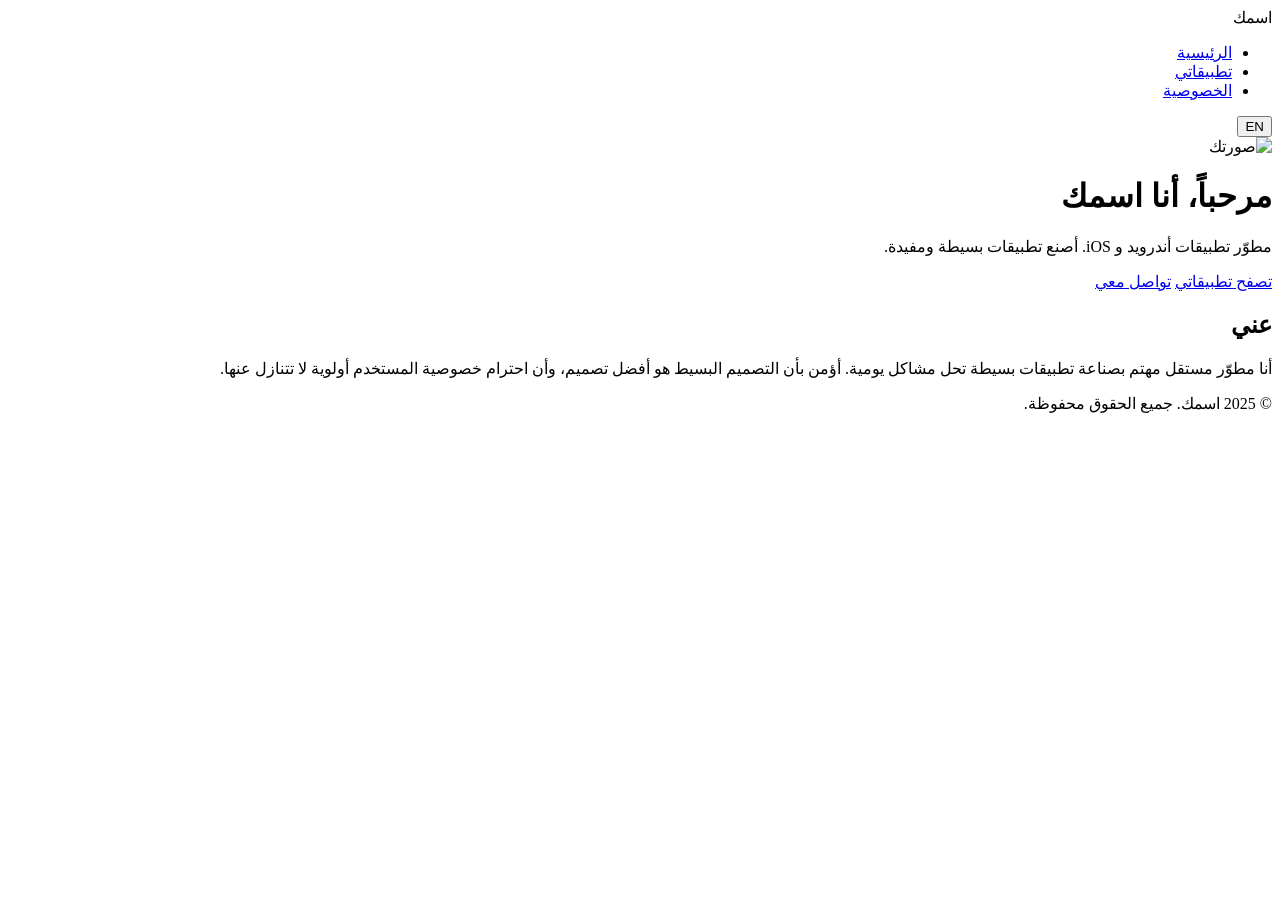
==== index.html @ 37aeb9e7 "Add initial HTML structure for personal website" ====
<!DOCTYPE html>
<html lang="ar" dir="rtl">
<head>
  <meta charset="UTF-8">
  <meta name="viewport" content="width=device-width, initial-scale=1.0">
  <title>اسمك | مطوّر تطبيقات</title>
  <link rel="stylesheet" href="css/style.css">
</head>
<body>

  <!-- شريط التنقل -->
  <nav class="navbar">
    <div class="logo" data-ar="اسمك" data-en="YourName">اسمك</div>
    <ul class="nav-links">
      <li><a href="index.html" data-ar="الرئيسية" data-en="Home">الرئيسية</a></li>
      <li><a href="apps.html" data-ar="تطبيقاتي" data-en="My Apps">تطبيقاتي</a></li>
      <li><a href="privacy.html" data-ar="الخصوصية" data-en="Privacy">الخصوصية</a></li>
    </ul>
    <button id="langBtn" class="lang-btn">EN</button>
  </nav>

  <!-- القسم الرئيسي -->
  <header class="hero">
    <img src="https://via.placeholder.com/150" alt="صورتك" class="avatar">
    <h1 data-ar="مرحباً، أنا اسمك" data-en="Hi, I'm YourName">مرحباً، أنا اسمك</h1>
    <p data-ar="مطوّر تطبيقات أندرويد و iOS. أصنع تطبيقات بسيطة ومفيدة." 
       data-en="Android & iOS app developer. I build simple, useful apps.">
       مطوّر تطبيقات أندرويد و iOS. أصنع تطبيقات بسيطة ومفيدة.
    </p>
    <div class="hero-buttons">
      <a href="apps.html" class="btn btn-primary" data-ar="تصفح تطبيقاتي" data-en="Browse My Apps">تصفح تطبيقاتي</a>
      <a href="mailto:you@email.com" class="btn btn-outline" data-ar="تواصل معي" data-en="Contact Me">تواصل معي</a>
    </div>
  </header>

  <!-- عني -->
  <section class="section">
    <h2 data-ar="عني" data-en="About Me">عني</h2>
    <p class="about-text" 
       data-ar="أنا مطوّر مستقل مهتم بصناعة تطبيقات بسيطة تحل مشاكل يومية. أؤمن بأن التصميم البسيط هو أفضل تصميم، وأن احترام خصوصية المستخدم أولوية لا تتنازل عنها." 
       data-en="I'm an indie developer focused on building simple apps that solve everyday problems. I believe simple design is best design, and user privacy is a non-negotiable priority.">
       أنا مطوّر مستقل مهتم بصناعة تطبيقات بسيطة تحل مشاكل يومية. أؤمن بأن التصميم البسيط هو أفضل تصميم، وأن احترام خصوصية المستخدم أولوية لا تتنازل عنها.
    </p>
  </section>

  <footer class="footer">
    <p data-ar="© 2025 اسمك. جميع الحقوق محفوظة." data-en="© 2025 YourName. All rights reserved.">© 2025 اسمك. جميع الحقوق محفوظة.</p>
  </footer>

  <script src="js/main.js"></script>
</body>
</html>
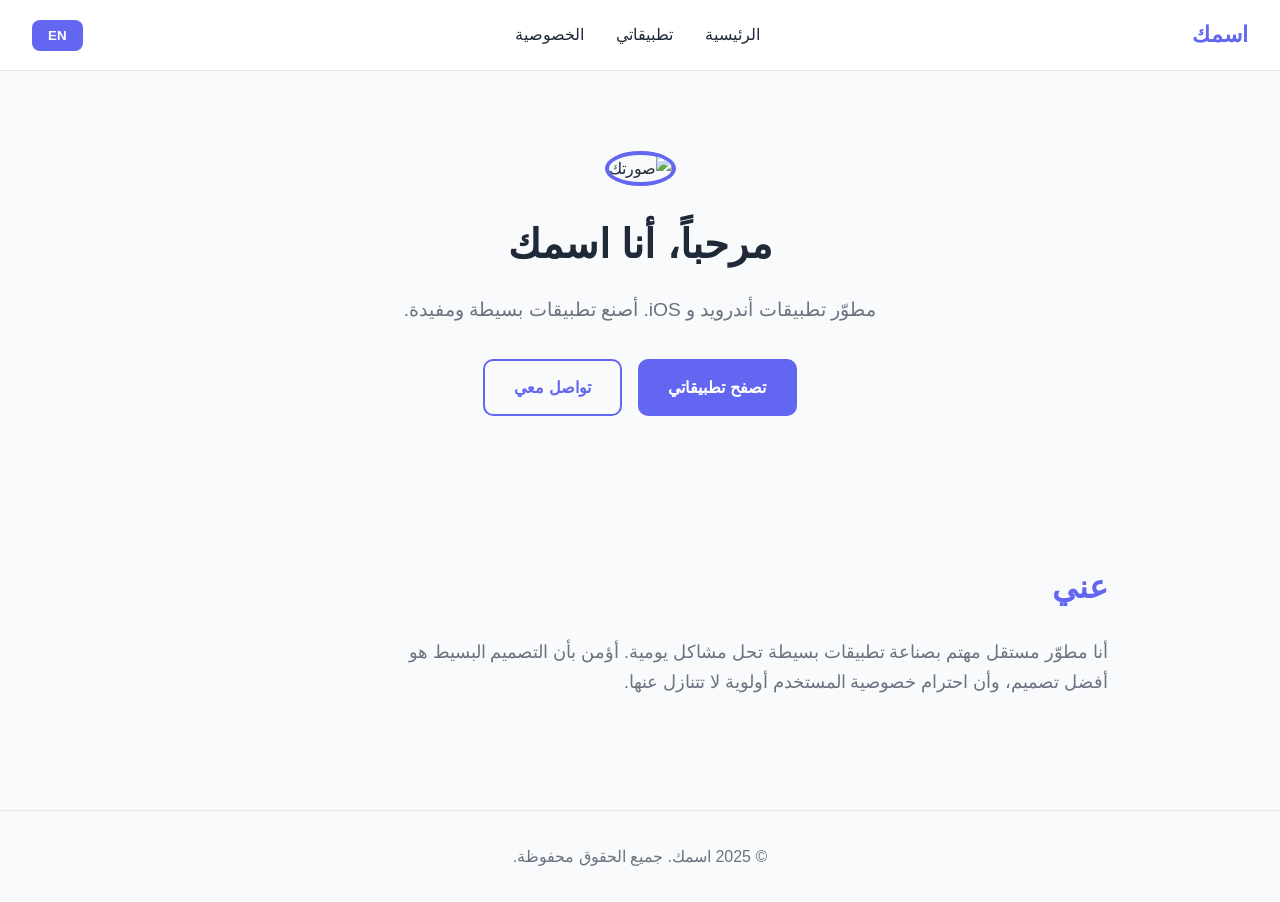
==== commit 4bda9dc4: "Update index.html" ====
--- a/index.html
+++ b/index.html
@@ -3,7 +3,7 @@
 <head>
   <meta charset="UTF-8">
   <meta name="viewport" content="width=device-width, initial-scale=1.0">
-  <title>اسمك | مطوّر تطبيقات</title>
+  <title>محمد متن منصوري | مطوّر تطبيقات</title>
   <link rel="stylesheet" href="css/style.css">
 </head>
 <body>
--- a/css/style.css
+++ b/css/style.css
@@ -0,0 +1,288 @@
+* {
+  margin: 0;
+  padding: 0;
+  box-sizing: border-box;
+  font-family: 'Segoe UI', Tahoma, 'Cairo', sans-serif;
+}
+
+:root {
+  --primary: #6366f1;
+  --primary-dark: #4f46e5;
+  --bg: #f9fafb;
+  --card-bg: #ffffff;
+  --text: #1f2937;
+  --text-light: #6b7280;
+  --border: #e5e7eb;
+}
+
+body {
+  background: var(--bg);
+  color: var(--text);
+  line-height: 1.7;
+}
+
+/* ===== شريط التنقل ===== */
+.navbar {
+  display: flex;
+  justify-content: space-between;
+  align-items: center;
+  padding: 1rem 2rem;
+  background: var(--card-bg);
+  border-bottom: 1px solid var(--border);
+  position: sticky;
+  top: 0;
+  z-index: 100;
+}
+
+.logo {
+  font-size: 1.4rem;
+  font-weight: 700;
+  color: var(--primary);
+}
+
+.nav-links {
+  display: flex;
+  gap: 2rem;
+  list-style: none;
+}
+
+.nav-links a {
+  text-decoration: none;
+  color: var(--text);
+  font-weight: 500;
+  transition: color 0.3s;
+}
+
+.nav-links a:hover {
+  color: var(--primary);
+}
+
+.lang-btn {
+  background: var(--primary);
+  color: white;
+  border: none;
+  padding: 0.5rem 1rem;
+  border-radius: 8px;
+  cursor: pointer;
+  font-weight: 600;
+  transition: background 0.3s;
+}
+
+.lang-btn:hover {
+  background: var(--primary-dark);
+}
+
+/* ===== القسم الرئيسي ===== */
+.hero {
+  text-align: center;
+  padding: 5rem 2rem;
+  max-width: 800px;
+  margin: 0 auto;
+}
+
+.avatar {
+  width: 150px;
+  height: 150px;
+  border-radius: 50%;
+  object-fit: cover;
+  border: 4px solid var(--primary);
+  margin-bottom: 1.5rem;
+}
+
+.hero h1 {
+  font-size: 2.5rem;
+  margin-bottom: 1rem;
+}
+
+.hero p {
+  font-size: 1.2rem;
+  color: var(--text-light);
+  margin-bottom: 2rem;
+}
+
+.hero-buttons {
+  display: flex;
+  gap: 1rem;
+  justify-content: center;
+  flex-wrap: wrap;
+}
+
+/* ===== الأزرار ===== */
+.btn {
+  display: inline-block;
+  padding: 0.8rem 1.8rem;
+  border-radius: 10px;
+  text-decoration: none;
+  font-weight: 600;
+  transition: all 0.3s;
+  cursor: pointer;
+  border: 2px solid transparent;
+}
+
+.btn-primary {
+  background: var(--primary);
+  color: white;
+}
+
+.btn-primary:hover {
+  background: var(--primary-dark);
+  transform: translateY(-2px);
+}
+
+.btn-outline {
+  border-color: var(--primary);
+  color: var(--primary);
+  background: transparent;
+}
+
+.btn-outline:hover {
+  background: var(--primary);
+  color: white;
+}
+
+.btn-small {
+  padding: 0.5rem 1rem;
+  font-size: 0.9rem;
+}
+
+/* ===== الأقسام ===== */
+.section {
+  max-width: 1000px;
+  margin: 0 auto;
+  padding: 4rem 2rem;
+}
+
+.section h2 {
+  font-size: 2rem;
+  margin-bottom: 1.5rem;
+  color: var(--primary);
+}
+
+.about-text {
+  font-size: 1.1rem;
+  color: var(--text-light);
+  max-width: 700px;
+}
+
+.page-title {
+  font-size: 2.2rem;
+  margin-bottom: 0.5rem;
+}
+
+.page-subtitle {
+  color: var(--text-light);
+  margin-bottom: 2.5rem;
+}
+
+/* ===== شبكة التطبيقات ===== */
+.apps-grid {
+  display: grid;
+  grid-template-columns: repeat(auto-fill, minmax(280px, 1fr));
+  gap: 2rem;
+}
+
+.app-card {
+  background: var(--card-bg);
+  border: 1px solid var(--border);
+  border-radius: 16px;
+  padding: 2rem;
+  text-align: center;
+  transition: all 0.3s;
+}
+
+.app-card:hover {
+  transform: translateY(-5px);
+  box-shadow: 0 10px 30px rgba(99, 102, 241, 0.15);
+  border-color: var(--primary);
+}
+
+.app-icon {
+  width: 100px;
+  height: 100px;
+  border-radius: 20px;
+  object-fit: cover;
+  margin-bottom: 1rem;
+}
+
+.app-card h3 {
+  font-size: 1.3rem;
+  margin-bottom: 0.5rem;
+}
+
+.app-card p {
+  color: var(--text-light);
+  margin-bottom: 1.5rem;
+  font-size: 0.95rem;
+}
+
+.app-links {
+  display: flex;
+  gap: 0.5rem;
+  justify-content: center;
+  flex-wrap: wrap;
+}
+
+/* ===== محتوى الخصوصية ===== */
+.privacy-content {
+  background: var(--card-bg);
+  padding: 2.5rem;
+  border-radius: 16px;
+  border: 1px solid var(--border);
+}
+
+.privacy-content h3 {
+  color: var(--primary);
+  margin: 1.5rem 0 0.5rem;
+}
+
+.privacy-content p {
+  color: var(--text-light);
+  margin-bottom: 1rem;
+}
+
+.privacy-content a {
+  color: var(--primary);
+}
+
+/* ===== الفوتر ===== */
+.footer {
+  text-align: center;
+  padding: 2rem;
+  color: var(--text-light);
+  border-top: 1px solid var(--border);
+  margin-top: 3rem;
+}
+
+/* ===== الوضع الليلي (اختياري) ===== */
+body.dark {
+  --bg: #0f172a;
+  --card-bg: #1e293b;
+  --text: #f1f5f9;
+  --text-light: #cbd5e1;
+  --border: #334155;
+}
+
+/* ===== الجوال ===== */
+@media (max-width: 768px) {
+  .navbar {
+    padding: 1rem;
+    flex-wrap: wrap;
+    gap: 1rem;
+  }
+  .nav-links {
+    gap: 1rem;
+    font-size: 0.9rem;
+  }
+  .hero h1 {
+    font-size: 1.8rem;
+  }
+  .hero p {
+    font-size: 1rem;
+  }
+  .section {
+    padding: 2.5rem 1rem;
+  }
+  .privacy-content {
+    padding: 1.5rem;
+  }
+}
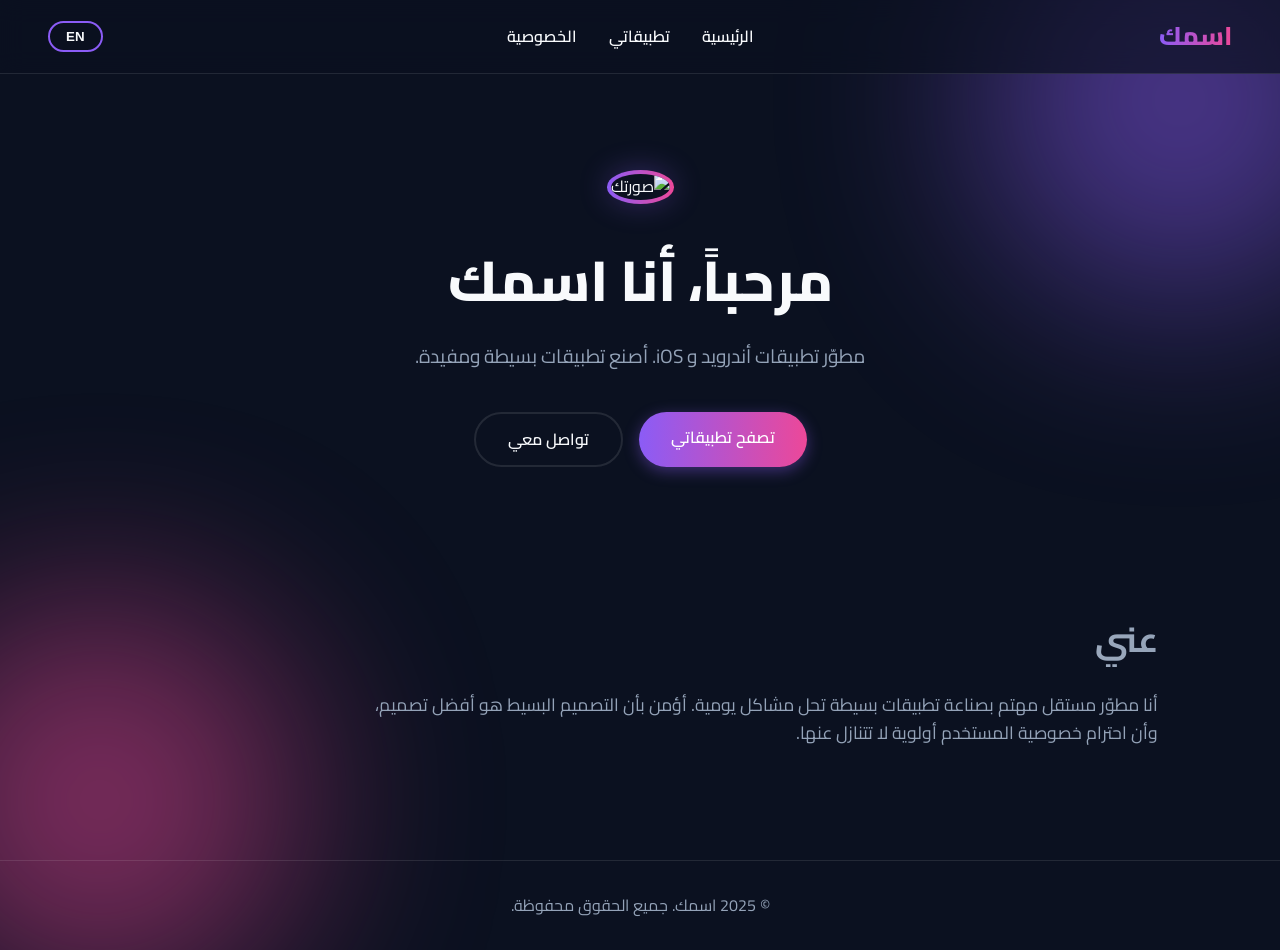
==== commit 0bdbfaaf: "Update title and avatar image in index.html" ====
--- a/index.html
+++ b/index.html
@@ -3,7 +3,7 @@
 <head>
   <meta charset="UTF-8">
   <meta name="viewport" content="width=device-width, initial-scale=1.0">
-  <title>محمد متن منصوري | مطوّر تطبيقات</title>
+  <title>اسمك | مطوّر تطبيقات</title>
   <link rel="stylesheet" href="css/style.css">
 </head>
 <body>
@@ -21,7 +21,8 @@
 
   <!-- القسم الرئيسي -->
   <header class="hero">
-    <img src="https://via.placeholder.com/150" alt="صورتك" class="avatar">
+    <!-- استبدل الرابط أدناه بمسار صورتك الحقيقية إن وجدت، مثلاً: images/me.jpg -->
+    <img src="https://ui-avatars.com/api/?name=Mansouri&background=8b5cf6&color=fff&size=160" alt="صورتك" class="avatar">
     <h1 data-ar="مرحباً، أنا اسمك" data-en="Hi, I'm YourName">مرحباً، أنا اسمك</h1>
     <p data-ar="مطوّر تطبيقات أندرويد و iOS. أصنع تطبيقات بسيطة ومفيدة." 
        data-en="Android & iOS app developer. I build simple, useful apps.">
--- a/css/style.css
+++ b/css/style.css
@@ -1,43 +1,75 @@
+@import url('https://fonts.googleapis.com/css2?family=Cairo:wght@400;600;800&family=Outfit:wght@400;600;800&display=swap');
+
 * {
   margin: 0;
   padding: 0;
   box-sizing: border-box;
-  font-family: 'Segoe UI', Tahoma, 'Cairo', sans-serif;
 }
 
 :root {
-  --primary: #6366f1;
-  --primary-dark: #4f46e5;
-  --bg: #f9fafb;
-  --card-bg: #ffffff;
-  --text: #1f2937;
-  --text-light: #6b7280;
-  --border: #e5e7eb;
+  --bg-color: #0b1120;
+  --text-main: #f8fafc;
+  --text-muted: #94a3b8;
+  --primary: #8b5cf6;
+  --primary-hover: #7c3aed;
+  --secondary: #ec4899;
+  --card-bg: rgba(30, 41, 59, 0.4);
+  --card-border: rgba(255, 255, 255, 0.1);
 }
 
 body {
-  background: var(--bg);
-  color: var(--text);
-  line-height: 1.7;
-}
-
-/* ===== شريط التنقل ===== */
+  background-color: var(--bg-color);
+  color: var(--text-main);
+  font-family: 'Outfit', 'Cairo', sans-serif;
+  line-height: 1.6;
+  min-height: 100vh;
+  overflow-x: hidden;
+  position: relative;
+}
+
+/* إضاءات الخلفية */
+body::before, body::after {
+  content: '';
+  position: fixed;
+  width: 400px;
+  height: 400px;
+  border-radius: 50%;
+  filter: blur(100px);
+  z-index: -1;
+  opacity: 0.5;
+}
+body::before {
+  top: -100px;
+  right: -100px;
+  background: var(--primary);
+}
+body::after {
+  bottom: -100px;
+  left: -100px;
+  background: var(--secondary);
+}
+
+/* ===== شريط التنقل (زجاجي) ===== */
 .navbar {
   display: flex;
   justify-content: space-between;
   align-items: center;
-  padding: 1rem 2rem;
-  background: var(--card-bg);
-  border-bottom: 1px solid var(--border);
+  padding: 1rem 3rem;
+  background: rgba(11, 17, 32, 0.7);
+  backdrop-filter: blur(12px);
+  -webkit-backdrop-filter: blur(12px);
+  border-bottom: 1px solid var(--card-border);
   position: sticky;
   top: 0;
   z-index: 100;
 }
 
 .logo {
-  font-size: 1.4rem;
-  font-weight: 700;
-  color: var(--primary);
+  font-size: 1.6rem;
+  font-weight: 800;
+  background: linear-gradient(to right, var(--primary), var(--secondary));
+  -webkit-background-clip: text;
+  -webkit-text-fill-color: transparent;
 }
 
 .nav-links {
@@ -48,9 +80,10 @@
 
 .nav-links a {
   text-decoration: none;
-  color: var(--text);
-  font-weight: 500;
+  color: var(--text-main);
+  font-weight: 600;
   transition: color 0.3s;
+  font-family: 'Cairo', sans-serif;
 }
 
 .nav-links a:hover {
@@ -58,46 +91,54 @@
 }
 
 .lang-btn {
-  background: var(--primary);
-  color: white;
-  border: none;
-  padding: 0.5rem 1rem;
-  border-radius: 8px;
+  background: transparent;
+  color: var(--text-main);
+  border: 2px solid var(--primary);
+  padding: 0.4rem 1rem;
+  border-radius: 50px;
   cursor: pointer;
   font-weight: 600;
-  transition: background 0.3s;
+  transition: all 0.3s;
 }
 
 .lang-btn:hover {
-  background: var(--primary-dark);
+  background: var(--primary);
+  box-shadow: 0 0 15px rgba(139, 92, 246, 0.5);
 }
 
 /* ===== القسم الرئيسي ===== */
 .hero {
   text-align: center;
-  padding: 5rem 2rem;
-  max-width: 800px;
+  padding: 6rem 2rem;
+  max-width: 900px;
   margin: 0 auto;
+  animation: fadeIn 1s ease-out;
 }
 
 .avatar {
-  width: 150px;
-  height: 150px;
+  width: 160px;
+  height: 160px;
   border-radius: 50%;
   object-fit: cover;
-  border: 4px solid var(--primary);
-  margin-bottom: 1.5rem;
+  border: 4px solid transparent;
+  background: linear-gradient(var(--bg-color), var(--bg-color)) padding-box,
+              linear-gradient(to right, var(--primary), var(--secondary)) border-box;
+  margin-bottom: 2rem;
+  box-shadow: 0 0 30px rgba(139, 92, 246, 0.3);
 }
 
 .hero h1 {
-  font-size: 2.5rem;
+  font-size: 3.5rem;
+  font-weight: 800;
   margin-bottom: 1rem;
+  font-family: 'Cairo', sans-serif;
 }
 
 .hero p {
   font-size: 1.2rem;
-  color: var(--text-light);
-  margin-bottom: 2rem;
+  color: var(--text-muted);
+  margin-bottom: 2.5rem;
+  font-family: 'Cairo', sans-serif;
 }
 
 .hero-buttons {
@@ -110,156 +151,196 @@
 /* ===== الأزرار ===== */
 .btn {
   display: inline-block;
-  padding: 0.8rem 1.8rem;
-  border-radius: 10px;
+  padding: 0.8rem 2rem;
+  border-radius: 50px;
   text-decoration: none;
   font-weight: 600;
   transition: all 0.3s;
   cursor: pointer;
-  border: 2px solid transparent;
+  border: none;
+  font-family: 'Cairo', sans-serif;
 }
 
 .btn-primary {
-  background: var(--primary);
+  background: linear-gradient(to right, var(--primary), var(--secondary));
   color: white;
+  box-shadow: 0 4px 15px rgba(139, 92, 246, 0.4);
 }
 
 .btn-primary:hover {
-  background: var(--primary-dark);
-  transform: translateY(-2px);
+  transform: translateY(-3px) scale(1.05);
+  box-shadow: 0 8px 25px rgba(139, 92, 246, 0.6);
 }
 
 .btn-outline {
+  background: transparent;
+  border: 2px solid var(--card-border);
+  color: var(--text-main);
+}
+
+.btn-outline:hover {
   border-color: var(--primary);
-  color: var(--primary);
-  background: transparent;
-}
-
-.btn-outline:hover {
-  background: var(--primary);
-  color: white;
-}
-
-.btn-small {
-  padding: 0.5rem 1rem;
-  font-size: 0.9rem;
+  background: rgba(139, 92, 246, 0.1);
+  transform: translateY(-3px);
 }
 
 /* ===== الأقسام ===== */
 .section {
-  max-width: 1000px;
+  max-width: 1100px;
   margin: 0 auto;
-  padding: 4rem 2rem;
+  padding: 3rem 2rem;
 }
 
 .section h2 {
-  font-size: 2rem;
+  font-size: 2.2rem;
   margin-bottom: 1.5rem;
-  color: var(--primary);
+  font-family: 'Cairo', sans-serif;
+  background: linear-gradient(to right, #fff, var(--text-muted));
+  -webkit-background-clip: text;
+  -webkit-text-fill-color: transparent;
 }
 
 .about-text {
   font-size: 1.1rem;
-  color: var(--text-light);
-  max-width: 700px;
+  color: var(--text-muted);
+  max-width: 800px;
+  font-family: 'Cairo', sans-serif;
 }
 
 .page-title {
-  font-size: 2.2rem;
+  font-size: 2.5rem;
   margin-bottom: 0.5rem;
+  font-family: 'Cairo', sans-serif;
+  text-align: center;
 }
 
 .page-subtitle {
-  color: var(--text-light);
-  margin-bottom: 2.5rem;
-}
-
-/* ===== شبكة التطبيقات ===== */
+  color: var(--text-muted);
+  text-align: center;
+  margin-bottom: 3rem;
+  font-family: 'Cairo', sans-serif;
+}
+
+/* ===== شبكة التطبيقات (زجاجية) ===== */
 .apps-grid {
   display: grid;
-  grid-template-columns: repeat(auto-fill, minmax(280px, 1fr));
+  grid-template-columns: repeat(auto-fill, minmax(300px, 1fr));
   gap: 2rem;
 }
 
 .app-card {
   background: var(--card-bg);
-  border: 1px solid var(--border);
-  border-radius: 16px;
-  padding: 2rem;
-  text-align: center;
-  transition: all 0.3s;
+  backdrop-filter: blur(10px);
+  -webkit-backdrop-filter: blur(10px);
+  border: 1px solid var(--card-border);
+  border-radius: 24px;
+  padding: 2.5rem 2rem;
+  text-align: center;
+  transition: all 0.4s ease;
+  position: relative;
+  overflow: hidden;
+}
+
+.app-card::before {
+  content: "";
+  position: absolute;
+  top: 0; left: 0; width: 100%; height: 100%;
+  background: linear-gradient(135deg, rgba(255,255,255,0.05) 0%, rgba(255,255,255,0) 100%);
+  z-index: 0;
 }
 
 .app-card:hover {
-  transform: translateY(-5px);
-  box-shadow: 0 10px 30px rgba(99, 102, 241, 0.15);
+  transform: translateY(-10px);
   border-color: var(--primary);
+  box-shadow: 0 20px 40px rgba(0, 0, 0, 0.4), 0 0 20px rgba(139, 92, 246, 0.2);
 }
 
 .app-icon {
   width: 100px;
   height: 100px;
-  border-radius: 20px;
+  border-radius: 24px;
   object-fit: cover;
-  margin-bottom: 1rem;
+  margin-bottom: 1.5rem;
+  z-index: 1;
+  position: relative;
+  box-shadow: 0 10px 20px rgba(0,0,0,0.3);
 }
 
 .app-card h3 {
-  font-size: 1.3rem;
+  font-size: 1.4rem;
   margin-bottom: 0.5rem;
+  z-index: 1;
+  position: relative;
+  font-family: 'Cairo', sans-serif;
 }
 
 .app-card p {
-  color: var(--text-light);
+  color: var(--text-muted);
   margin-bottom: 1.5rem;
   font-size: 0.95rem;
+  z-index: 1;
+  position: relative;
+  font-family: 'Cairo', sans-serif;
 }
 
 .app-links {
   display: flex;
-  gap: 0.5rem;
+  gap: 0.8rem;
   justify-content: center;
   flex-wrap: wrap;
+  z-index: 1;
+  position: relative;
+}
+
+.btn-small {
+  padding: 0.5rem 1.2rem;
+  font-size: 0.9rem;
 }
 
 /* ===== محتوى الخصوصية ===== */
 .privacy-content {
   background: var(--card-bg);
-  padding: 2.5rem;
-  border-radius: 16px;
-  border: 1px solid var(--border);
+  backdrop-filter: blur(10px);
+  padding: 3rem;
+  border-radius: 24px;
+  border: 1px solid var(--card-border);
+  font-family: 'Cairo', sans-serif;
 }
 
 .privacy-content h3 {
   color: var(--primary);
-  margin: 1.5rem 0 0.5rem;
+  margin: 2rem 0 0.8rem;
+  font-size: 1.3rem;
 }
 
 .privacy-content p {
-  color: var(--text-light);
+  color: var(--text-muted);
   margin-bottom: 1rem;
 }
 
 .privacy-content a {
-  color: var(--primary);
+  color: var(--secondary);
+  text-decoration: none;
+}
+
+.privacy-content a:hover {
+  text-decoration: underline;
 }
 
 /* ===== الفوتر ===== */
 .footer {
   text-align: center;
   padding: 2rem;
-  color: var(--text-light);
-  border-top: 1px solid var(--border);
-  margin-top: 3rem;
-}
-
-/* ===== الوضع الليلي (اختياري) ===== */
-body.dark {
-  --bg: #0f172a;
-  --card-bg: #1e293b;
-  --text: #f1f5f9;
-  --text-light: #cbd5e1;
-  --border: #334155;
+  color: var(--text-muted);
+  border-top: 1px solid var(--card-border);
+  margin-top: 4rem;
+  font-family: 'Cairo', sans-serif;
+}
+
+/* ===== حركة الظهور ===== */
+@keyframes fadeIn {
+  from { opacity: 0; transform: translateY(20px); }
+  to { opacity: 1; transform: translateY(0); }
 }
 
 /* ===== الجوال ===== */
@@ -269,18 +350,11 @@
     flex-wrap: wrap;
     gap: 1rem;
   }
-  .nav-links {
-    gap: 1rem;
-    font-size: 0.9rem;
-  }
   .hero h1 {
-    font-size: 1.8rem;
-  }
-  .hero p {
-    font-size: 1rem;
+    font-size: 2.5rem;
   }
   .section {
-    padding: 2.5rem 1rem;
+    padding: 2rem 1rem;
   }
   .privacy-content {
     padding: 1.5rem;
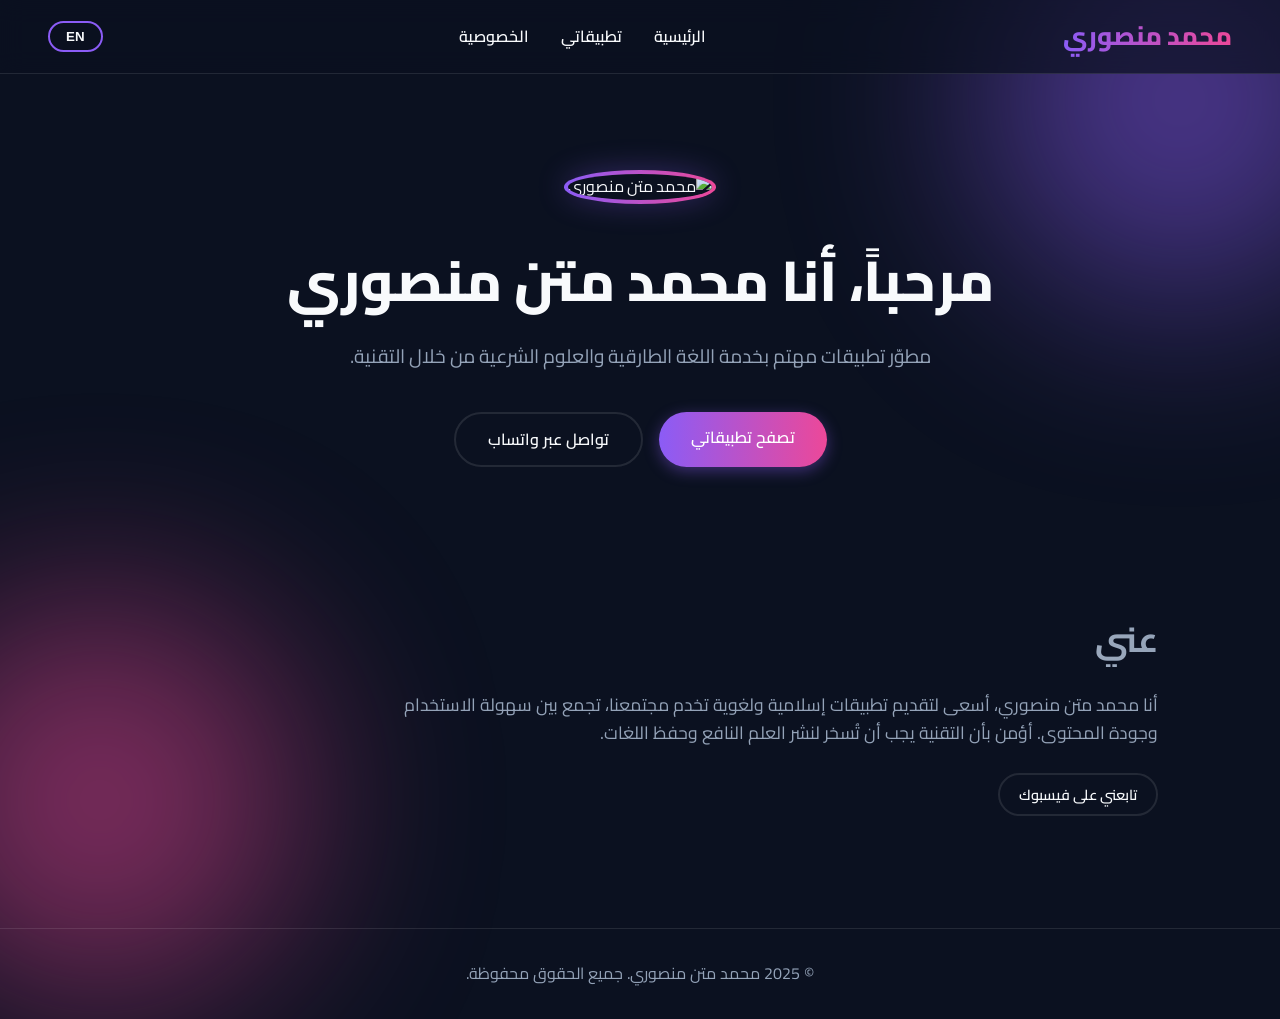
==== commit 096f41a4: "Update index.html" ====
--- a/index.html
+++ b/index.html
@@ -3,14 +3,14 @@
 <head>
   <meta charset="UTF-8">
   <meta name="viewport" content="width=device-width, initial-scale=1.0">
-  <title>اسمك | مطوّر تطبيقات</title>
+  <title>محمد متن منصوري | مطوّر تطبيقات</title>
   <link rel="stylesheet" href="css/style.css">
 </head>
 <body>
 
   <!-- شريط التنقل -->
   <nav class="navbar">
-    <div class="logo" data-ar="اسمك" data-en="YourName">اسمك</div>
+    <div class="logo" data-ar="محمد منصوري" data-en="Mohamed Mansouri">محمد منصوري</div>
     <ul class="nav-links">
       <li><a href="index.html" data-ar="الرئيسية" data-en="Home">الرئيسية</a></li>
       <li><a href="apps.html" data-ar="تطبيقاتي" data-en="My Apps">تطبيقاتي</a></li>
@@ -21,16 +21,16 @@
 
   <!-- القسم الرئيسي -->
   <header class="hero">
-    <!-- استبدل الرابط أدناه بمسار صورتك الحقيقية إن وجدت، مثلاً: images/me.jpg -->
-    <img src="https://ui-avatars.com/api/?name=Mansouri&background=8b5cf6&color=fff&size=160" alt="صورتك" class="avatar">
-    <h1 data-ar="مرحباً، أنا اسمك" data-en="Hi, I'm YourName">مرحباً، أنا اسمك</h1>
-    <p data-ar="مطوّر تطبيقات أندرويد و iOS. أصنع تطبيقات بسيطة ومفيدة." 
-       data-en="Android & iOS app developer. I build simple, useful apps.">
-       مطوّر تطبيقات أندرويد و iOS. أصنع تطبيقات بسيطة ومفيدة.
+    <!-- يمكنك وضع رابط صورة شخصية لك هنا بدلاً من الصورة الرمزية -->
+    <img src="https://ui-avatars.com/api/?name=محمد+منصوري&background=8b5cf6&color=fff&size=160" alt="محمد متن منصوري" class="avatar">
+    <h1 data-ar="مرحباً، أنا محمد متن منصوري" data-en="Hi, I'm Mohamed Maten Mansouri">مرحباً، أنا محمد متن منصوري</h1>
+    <p data-ar="مطوّر تطبيقات مهتم بخدمة اللغة الطارقية والعلوم الشرعية من خلال التقنية." 
+       data-en="App developer passionate about serving the Tarqi language and Islamic sciences through technology.">
+       مطوّر تطبيقات مهتم بخدمة اللغة الطارقية والعلوم الشرعية من خلال التقنية.
     </p>
     <div class="hero-buttons">
       <a href="apps.html" class="btn btn-primary" data-ar="تصفح تطبيقاتي" data-en="Browse My Apps">تصفح تطبيقاتي</a>
-      <a href="mailto:you@email.com" class="btn btn-outline" data-ar="تواصل معي" data-en="Contact Me">تواصل معي</a>
+      <a href="https://wa.me/qr/Z4RIC5R5UFROP1" target="_blank" class="btn btn-outline" data-ar="تواصل عبر واتساب" data-en="Contact via WhatsApp">تواصل عبر واتساب</a>
     </div>
   </header>
 
@@ -38,14 +38,16 @@
   <section class="section">
     <h2 data-ar="عني" data-en="About Me">عني</h2>
     <p class="about-text" 
-       data-ar="أنا مطوّر مستقل مهتم بصناعة تطبيقات بسيطة تحل مشاكل يومية. أؤمن بأن التصميم البسيط هو أفضل تصميم، وأن احترام خصوصية المستخدم أولوية لا تتنازل عنها." 
-       data-en="I'm an indie developer focused on building simple apps that solve everyday problems. I believe simple design is best design, and user privacy is a non-negotiable priority.">
-       أنا مطوّر مستقل مهتم بصناعة تطبيقات بسيطة تحل مشاكل يومية. أؤمن بأن التصميم البسيط هو أفضل تصميم، وأن احترام خصوصية المستخدم أولوية لا تتنازل عنها.
+       data-ar="أنا محمد متن منصوري، أسعى لتقديم تطبيقات إسلامية ولغوية تخدم مجتمعنا، تجمع بين سهولة الاستخدام وجودة المحتوى. أؤمن بأن التقنية يجب أن تُسخر لنشر العلم النافع وحفظ اللغات." 
+       data-en="I am Mohamed Maten Mansouri, striving to provide Islamic and linguistic apps that serve our community, combining ease of use with quality content. I believe technology should be harnessed to spread beneficial knowledge and preserve languages.">
+       أنا محمد متن منصوري، أسعى لتقديم تطبيقات إسلامية ولغوية تخدم مجتمعنا، تجمع بين سهولة الاستخدام وجودة المحتوى. أؤمن بأن التقنية يجب أن تُسخر لنشر العلم النافع وحفظ اللغات.
     </p>
+    <br>
+    <a href="https://www.facebook.com/share/1f28X8sA6R/" target="_blank" class="btn btn-outline btn-small" data-ar="تابعني على فيسبوك" data-en="Follow me on Facebook">تابعني على فيسبوك</a>
   </section>
 
   <footer class="footer">
-    <p data-ar="© 2025 اسمك. جميع الحقوق محفوظة." data-en="© 2025 YourName. All rights reserved.">© 2025 اسمك. جميع الحقوق محفوظة.</p>
+    <p data-ar="© 2025 محمد متن منصوري. جميع الحقوق محفوظة." data-en="© 2025 Mohamed Maten Mansouri. All rights reserved.">© 2025 محمد متن منصوري. جميع الحقوق محفوظة.</p>
   </footer>
 
   <script src="js/main.js"></script>
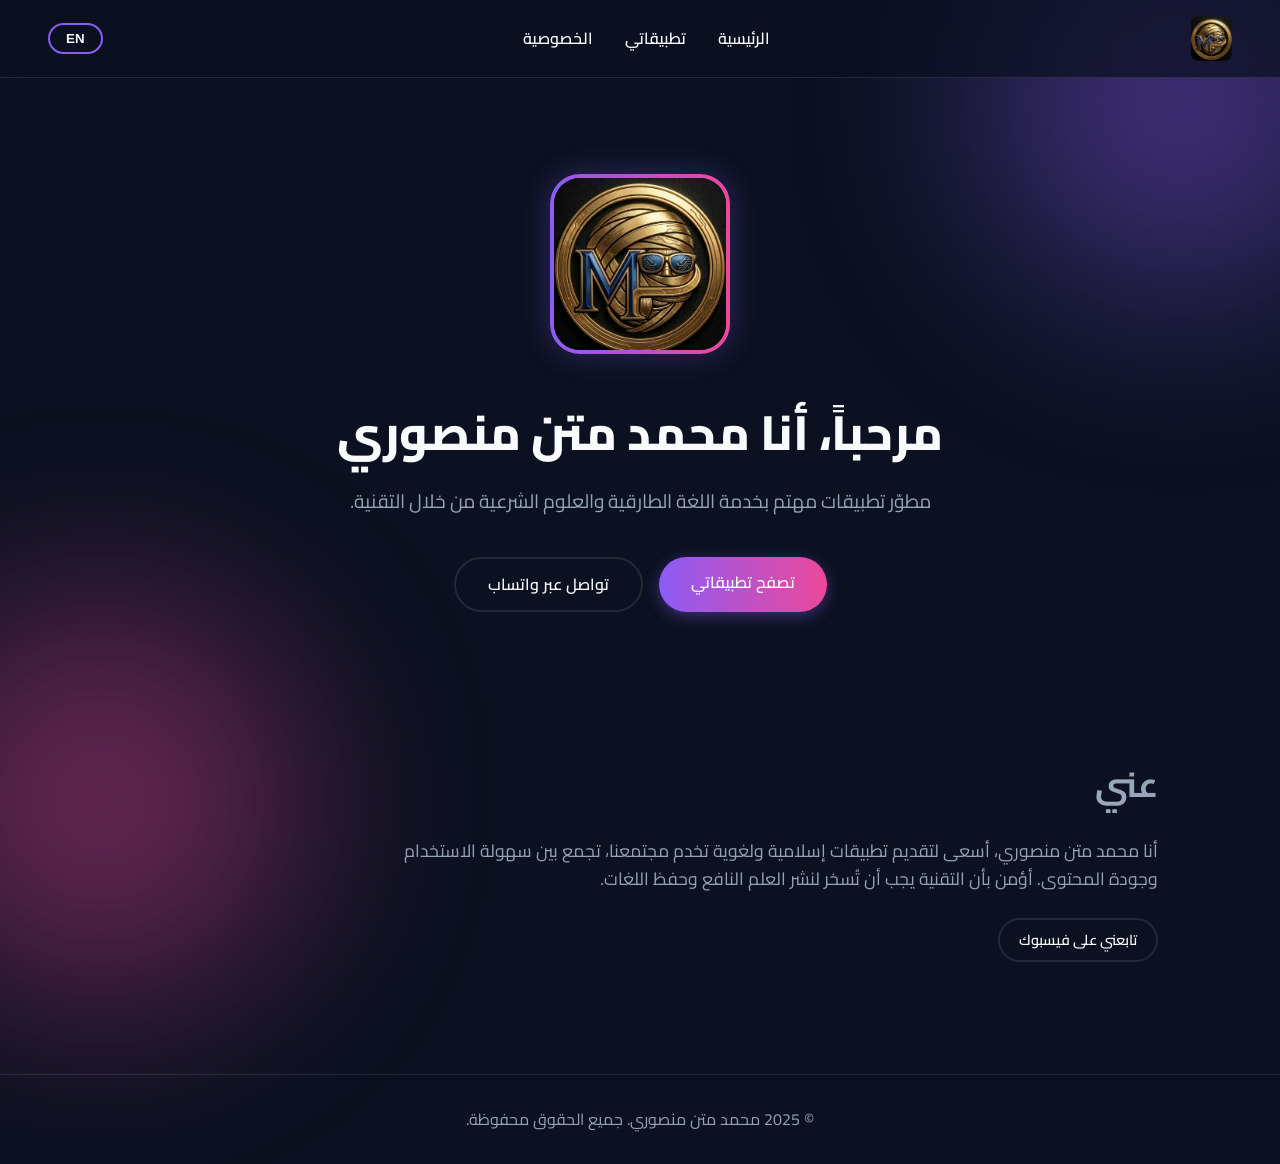
==== commit 89bc2c16: "Update logo and navigation structure in index.html" ====
--- a/index.html
+++ b/index.html
@@ -4,13 +4,16 @@
   <meta charset="UTF-8">
   <meta name="viewport" content="width=device-width, initial-scale=1.0">
   <title>محمد متن منصوري | مطوّر تطبيقات</title>
+  <link rel="icon" type="image/png" href="logo.png">
   <link rel="stylesheet" href="css/style.css">
 </head>
 <body>
 
   <!-- شريط التنقل -->
   <nav class="navbar">
-    <div class="logo" data-ar="محمد منصوري" data-en="Mohamed Mansouri">محمد منصوري</div>
+    <a href="index.html" class="logo">
+      <img src="logo.png" alt="شعار محمد منصوري" style="height: 45px; width: auto; border-radius: 8px;">
+    </a>
     <ul class="nav-links">
       <li><a href="index.html" data-ar="الرئيسية" data-en="Home">الرئيسية</a></li>
       <li><a href="apps.html" data-ar="تطبيقاتي" data-en="My Apps">تطبيقاتي</a></li>
@@ -21,8 +24,7 @@
 
   <!-- القسم الرئيسي -->
   <header class="hero">
-    <!-- يمكنك وضع رابط صورة شخصية لك هنا بدلاً من الصورة الرمزية -->
-    <img src="https://ui-avatars.com/api/?name=محمد+منصوري&background=8b5cf6&color=fff&size=160" alt="محمد متن منصوري" class="avatar">
+    <img src="logo.png" alt="شعار محمد متن منصوري" class="avatar">
     <h1 data-ar="مرحباً، أنا محمد متن منصوري" data-en="Hi, I'm Mohamed Maten Mansouri">مرحباً، أنا محمد متن منصوري</h1>
     <p data-ar="مطوّر تطبيقات مهتم بخدمة اللغة الطارقية والعلوم الشرعية من خلال التقنية." 
        data-en="App developer passionate about serving the Tarqi language and Islamic sciences through technology.">
--- a/css/style.css
+++ b/css/style.css
@@ -36,7 +36,7 @@
   border-radius: 50%;
   filter: blur(100px);
   z-index: -1;
-  opacity: 0.5;
+  opacity: 0.4;
 }
 body::before {
   top: -100px;
@@ -65,11 +65,9 @@
 }
 
 .logo {
-  font-size: 1.6rem;
-  font-weight: 800;
-  background: linear-gradient(to right, var(--primary), var(--secondary));
-  -webkit-background-clip: text;
-  -webkit-text-fill-color: transparent;
+  display: flex;
+  align-items: center;
+  text-decoration: none;
 }
 
 .nav-links {
@@ -116,10 +114,11 @@
 }
 
 .avatar {
-  width: 160px;
-  height: 160px;
-  border-radius: 50%;
+  width: 180px;
+  height: 180px;
   object-fit: cover;
+  border-radius: 30px;
+  background: var(--bg-color);
   border: 4px solid transparent;
   background: linear-gradient(var(--bg-color), var(--bg-color)) padding-box,
               linear-gradient(to right, var(--primary), var(--secondary)) border-box;
@@ -128,7 +127,7 @@
 }
 
 .hero h1 {
-  font-size: 3.5rem;
+  font-size: 3rem;
   font-weight: 800;
   margin-bottom: 1rem;
   font-family: 'Cairo', sans-serif;
@@ -337,7 +336,6 @@
   font-family: 'Cairo', sans-serif;
 }
 
-/* ===== حركة الظهور ===== */
 @keyframes fadeIn {
   from { opacity: 0; transform: translateY(20px); }
   to { opacity: 1; transform: translateY(0); }
@@ -351,7 +349,7 @@
     gap: 1rem;
   }
   .hero h1 {
-    font-size: 2.5rem;
+    font-size: 2.2rem;
   }
   .section {
     padding: 2rem 1rem;
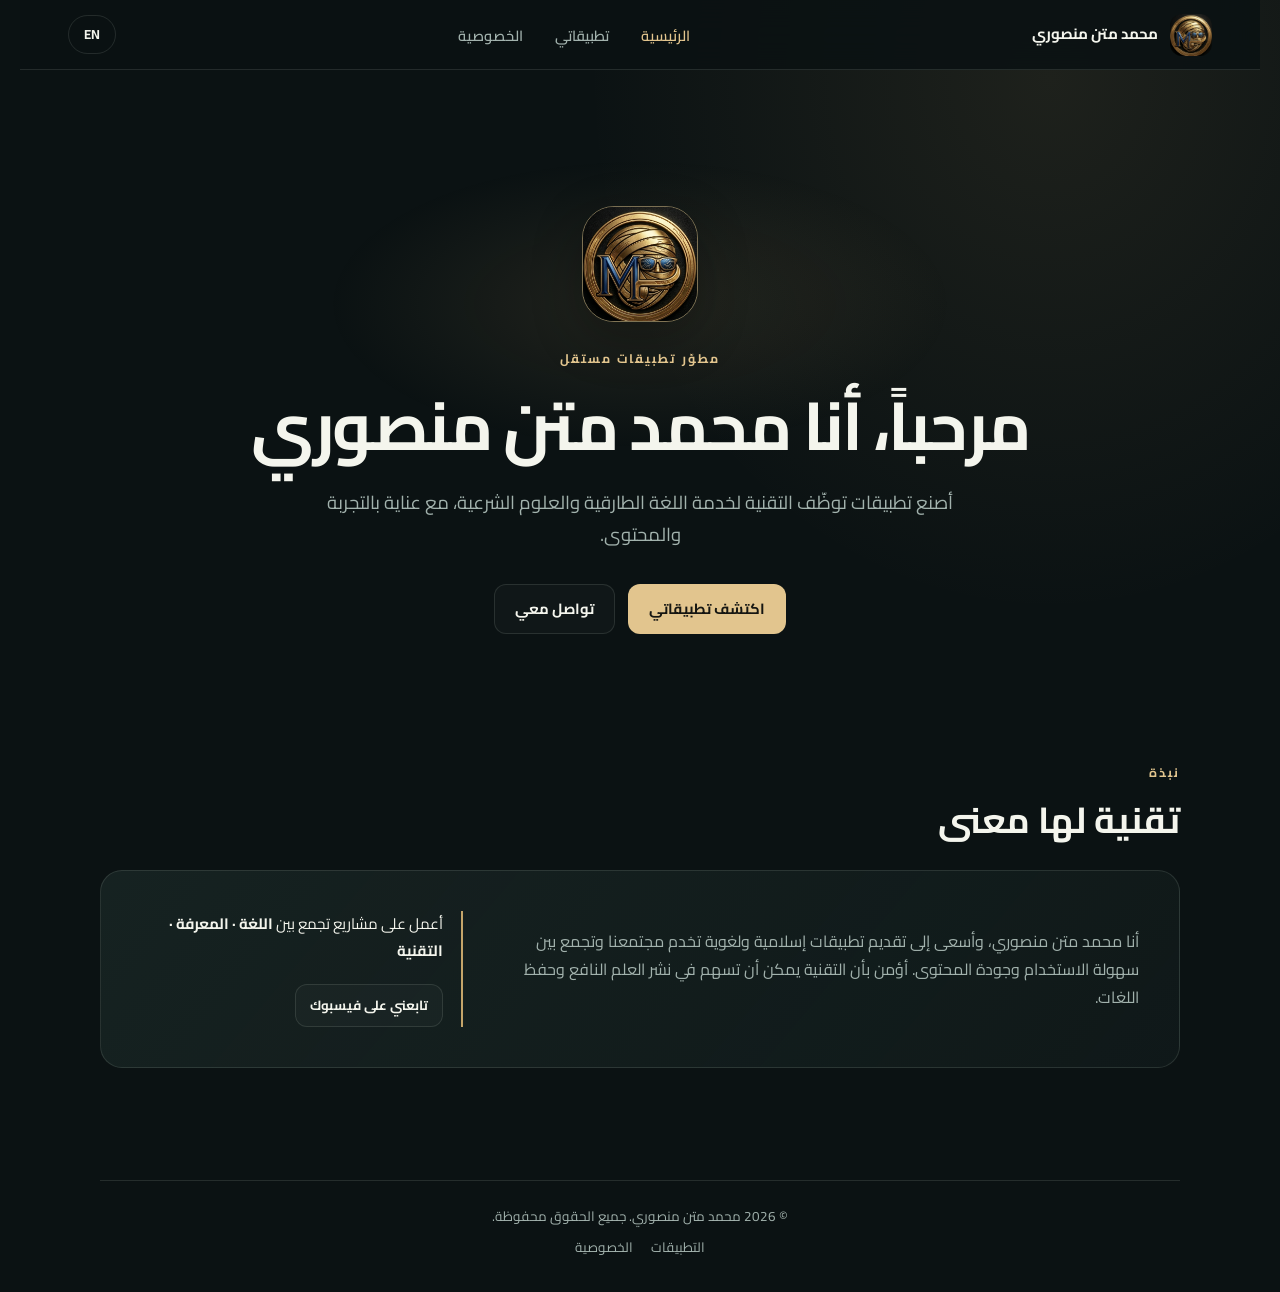
==== commit 176440b7: "Polish personal portfolio site" ====
--- a/index.html
+++ b/index.html
@@ -2,56 +2,63 @@
 <html lang="ar" dir="rtl">
 <head>
   <meta charset="UTF-8">
-  <meta name="viewport" content="width=device-width, initial-scale=1.0">
-  <title>محمد متن منصوري | مطوّر تطبيقات</title>
+  <meta name="viewport" content="width=device-width, initial-scale=1">
+  <meta name="theme-color" content="#0b1213">
+  <meta name="description" content="محمد متن منصوري، مطوّر تطبيقات يعمل على توظيف التقنية لخدمة اللغة الطارقية والعلوم الشرعية.">
+  <meta property="og:type" content="website">
+  <meta property="og:title" content="محمد متن منصوري | مطوّر تطبيقات">
+  <meta property="og:description" content="تطبيقات تخدم اللغة الطارقية والعلوم الشرعية.">
+  <title data-ar="محمد متن منصوري | مطوّر تطبيقات" data-en="Mohamed Maten Mansouri | App Developer">محمد متن منصوري | مطوّر تطبيقات</title>
   <link rel="icon" type="image/png" href="logo.png">
   <link rel="stylesheet" href="css/style.css">
 </head>
 <body>
-
-  <!-- شريط التنقل -->
-  <nav class="navbar">
-    <a href="index.html" class="logo">
-      <img src="logo.png" alt="شعار محمد منصوري" style="height: 45px; width: auto; border-radius: 8px;">
+  <a class="skip-link" href="#main" data-ar="انتقل إلى المحتوى" data-en="Skip to content">انتقل إلى المحتوى</a>
+  <nav class="navbar" aria-label="التنقل الرئيسي" data-ar-label="التنقل الرئيسي" data-en-label="Main navigation">
+    <a href="index.html" class="logo" aria-label="محمد متن منصوري — الرئيسية">
+      <img src="logo.png" alt="">
+      <span class="brand-name">محمد متن منصوري</span>
     </a>
     <ul class="nav-links">
-      <li><a href="index.html" data-ar="الرئيسية" data-en="Home">الرئيسية</a></li>
-      <li><a href="apps.html" data-ar="تطبيقاتي" data-en="My Apps">تطبيقاتي</a></li>
+      <li><a href="index.html" aria-current="page" data-ar="الرئيسية" data-en="Home">الرئيسية</a></li>
+      <li><a href="apps.html" data-ar="تطبيقاتي" data-en="My apps">تطبيقاتي</a></li>
       <li><a href="privacy.html" data-ar="الخصوصية" data-en="Privacy">الخصوصية</a></li>
     </ul>
-    <button id="langBtn" class="lang-btn">EN</button>
+    <button id="langBtn" class="lang-btn" type="button" aria-label="Switch language">EN</button>
   </nav>
 
-  <!-- القسم الرئيسي -->
-  <header class="hero">
-    <img src="logo.png" alt="شعار محمد متن منصوري" class="avatar">
-    <h1 data-ar="مرحباً، أنا محمد متن منصوري" data-en="Hi, I'm Mohamed Maten Mansouri">مرحباً، أنا محمد متن منصوري</h1>
-    <p data-ar="مطوّر تطبيقات مهتم بخدمة اللغة الطارقية والعلوم الشرعية من خلال التقنية." 
-       data-en="App developer passionate about serving the Tarqi language and Islamic sciences through technology.">
-       مطوّر تطبيقات مهتم بخدمة اللغة الطارقية والعلوم الشرعية من خلال التقنية.
-    </p>
-    <div class="hero-buttons">
-      <a href="apps.html" class="btn btn-primary" data-ar="تصفح تطبيقاتي" data-en="Browse My Apps">تصفح تطبيقاتي</a>
-      <a href="https://wa.me/qr/Z4RIC5R5UFROP1" target="_blank" class="btn btn-outline" data-ar="تواصل عبر واتساب" data-en="Contact via WhatsApp">تواصل عبر واتساب</a>
-    </div>
-  </header>
+  <main id="main">
+    <header class="hero">
+      <img src="logo.png" alt="شعار محمد متن منصوري" class="avatar">
+      <p class="eyebrow" data-ar="مطوّر تطبيقات مستقل" data-en="Independent app developer">مطوّر تطبيقات مستقل</p>
+      <h1 data-ar="مرحباً، أنا محمد متن منصوري" data-en="Hello, I’m Mohamed Maten Mansouri">مرحباً، أنا محمد متن منصوري</h1>
+      <p data-ar="أصنع تطبيقات توظّف التقنية لخدمة اللغة الطارقية والعلوم الشرعية، مع عناية بالتجربة والمحتوى." data-en="I build apps that use technology to serve the Tamasheq language and Islamic scholarship, with care for both the experience and the content.">أصنع تطبيقات توظّف التقنية لخدمة اللغة الطارقية والعلوم الشرعية، مع عناية بالتجربة والمحتوى.</p>
+      <div class="hero-buttons">
+        <a href="apps.html" class="btn btn-primary" data-ar="اكتشف تطبيقاتي" data-en="Explore my apps">اكتشف تطبيقاتي</a>
+        <a href="https://wa.me/qr/Z4RIC5R5UFROP1" target="_blank" rel="noopener noreferrer" class="btn btn-outline" data-ar="تواصل معي" data-en="Get in touch">تواصل معي</a>
+      </div>
+    </header>
 
-  <!-- عني -->
-  <section class="section">
-    <h2 data-ar="عني" data-en="About Me">عني</h2>
-    <p class="about-text" 
-       data-ar="أنا محمد متن منصوري، أسعى لتقديم تطبيقات إسلامية ولغوية تخدم مجتمعنا، تجمع بين سهولة الاستخدام وجودة المحتوى. أؤمن بأن التقنية يجب أن تُسخر لنشر العلم النافع وحفظ اللغات." 
-       data-en="I am Mohamed Maten Mansouri, striving to provide Islamic and linguistic apps that serve our community, combining ease of use with quality content. I believe technology should be harnessed to spread beneficial knowledge and preserve languages.">
-       أنا محمد متن منصوري، أسعى لتقديم تطبيقات إسلامية ولغوية تخدم مجتمعنا، تجمع بين سهولة الاستخدام وجودة المحتوى. أؤمن بأن التقنية يجب أن تُسخر لنشر العلم النافع وحفظ اللغات.
-    </p>
-    <br>
-    <a href="https://www.facebook.com/share/1f28X8sA6R/" target="_blank" class="btn btn-outline btn-small" data-ar="تابعني على فيسبوك" data-en="Follow me on Facebook">تابعني على فيسبوك</a>
-  </section>
+    <section class="section" aria-labelledby="about-title">
+      <div class="section-heading">
+        <p class="eyebrow" data-ar="نبذة" data-en="A little about me">نبذة</p>
+        <h2 id="about-title" data-ar="تقنية لها معنى" data-en="Technology with purpose">تقنية لها معنى</h2>
+      </div>
+      <div class="about-panel">
+        <p class="about-text" data-ar="أنا محمد متن منصوري، وأسعى إلى تقديم تطبيقات إسلامية ولغوية تخدم مجتمعنا وتجمع بين سهولة الاستخدام وجودة المحتوى. أؤمن بأن التقنية يمكن أن تسهم في نشر العلم النافع وحفظ اللغات." data-en="I’m Mohamed Maten Mansouri. I create Islamic and language apps for my community, bringing together ease of use and thoughtful content. I believe technology can help share beneficial knowledge and preserve languages.">أنا محمد متن منصوري، وأسعى إلى تقديم تطبيقات إسلامية ولغوية تخدم مجتمعنا وتجمع بين سهولة الاستخدام وجودة المحتوى. أؤمن بأن التقنية يمكن أن تسهم في نشر العلم النافع وحفظ اللغات.</p>
+        <div class="about-note">
+          <span data-ar="أعمل على مشاريع تجمع بين" data-en="My projects bring together">أعمل على مشاريع تجمع بين</span>
+          <strong data-ar="اللغة · المعرفة · التقنية" data-en="Language · Knowledge · Technology">اللغة · المعرفة · التقنية</strong>
+          <div><a href="https://www.facebook.com/share/1f28X8sA6R/" target="_blank" rel="noopener noreferrer" class="btn btn-outline btn-small social-link" data-ar="تابعني على فيسبوك" data-en="Follow on Facebook">تابعني على فيسبوك</a></div>
+        </div>
+      </div>
+    </section>
+  </main>
 
   <footer class="footer">
-    <p data-ar="© 2025 محمد متن منصوري. جميع الحقوق محفوظة." data-en="© 2025 Mohamed Maten Mansouri. All rights reserved.">© 2025 محمد متن منصوري. جميع الحقوق محفوظة.</p>
+    <p>© <span class="current-year">2026</span> <span data-ar="محمد متن منصوري. جميع الحقوق محفوظة." data-en="Mohamed Maten Mansouri. All rights reserved.">محمد متن منصوري. جميع الحقوق محفوظة.</span></p>
+    <div class="footer-links"><a href="apps.html" data-ar="التطبيقات" data-en="Apps">التطبيقات</a><a href="privacy.html" data-ar="الخصوصية" data-en="Privacy">الخصوصية</a></div>
   </footer>
-
   <script src="js/main.js"></script>
 </body>
 </html>
--- a/css/style.css
+++ b/css/style.css
@@ -1,360 +1,111 @@
-@import url('https://fonts.googleapis.com/css2?family=Cairo:wght@400;600;800&family=Outfit:wght@400;600;800&display=swap');
+@import url('https://fonts.googleapis.com/css2?family=Cairo:wght@400;500;600;700;800&family=Outfit:wght@400;500;600;700;800&display=swap');
 
-* {
-  margin: 0;
-  padding: 0;
-  box-sizing: border-box;
+:root {
+  color-scheme: dark;
+  --bg: #0b1213;
+  --surface: #111b1b;
+  --surface-raised: #172322;
+  --text: #f4f5ed;
+  --muted: #a2b2ad;
+  --accent: #c5a56a;
+  --accent-light: #e2c58e;
+  --line: rgba(222, 232, 222, .12);
+  --content: 1080px;
+  --radius: 22px;
 }
 
-:root {
-  --bg-color: #0b1120;
-  --text-main: #f8fafc;
-  --text-muted: #94a3b8;
-  --primary: #8b5cf6;
-  --primary-hover: #7c3aed;
-  --secondary: #ec4899;
-  --card-bg: rgba(30, 41, 59, 0.4);
-  --card-border: rgba(255, 255, 255, 0.1);
+* { box-sizing: border-box; }
+html { scroll-behavior: smooth; scroll-padding-top: 100px; }
+body {
+  margin: 0;
+  min-height: 100vh;
+  color: var(--text);
+  background: radial-gradient(ellipse at 82% 6%, rgba(197,165,106,.10), transparent 29rem), var(--bg);
+  font-family: 'Outfit', 'Cairo', sans-serif;
+  line-height: 1.75;
+  -webkit-font-smoothing: antialiased;
 }
+body:lang(ar) { font-family: 'Cairo', 'Outfit', sans-serif; }
+a { color: inherit; }
+a:focus-visible, button:focus-visible { outline: 3px solid var(--accent-light); outline-offset: 4px; }
+.skip-link { position: absolute; inset-block-start: -100px; inset-inline-start: 1rem; z-index: 200; padding: .7rem 1rem; background: var(--accent); color: #111; border-radius: 8px; }
+.skip-link:focus { inset-block-start: 1rem; }
 
-body {
-  background-color: var(--bg-color);
-  color: var(--text-main);
-  font-family: 'Outfit', 'Cairo', sans-serif;
-  line-height: 1.6;
-  min-height: 100vh;
-  overflow-x: hidden;
-  position: relative;
+.navbar {
+  position: sticky; inset-block-start: 0; z-index: 100;
+  display: flex; align-items: center; justify-content: space-between; gap: 1.5rem;
+  max-width: 1240px; margin: 0 auto; padding: .85rem clamp(1rem, 4vw, 3rem);
+  background: rgba(11,18,19,.88); border-bottom: 1px solid var(--line);
+  backdrop-filter: blur(18px); -webkit-backdrop-filter: blur(18px);
 }
+.logo { display: inline-flex; align-items: center; gap: .75rem; text-decoration: none; min-width: max-content; }
+.logo img { width: 42px; height: 42px; object-fit: cover; border-radius: 12px; }
+.brand-name { font-size: .94rem; font-weight: 700; line-height: 1.35; }
+.nav-links { display: flex; align-items: center; gap: clamp(.65rem, 2.5vw, 2rem); padding: 0; margin: 0; list-style: none; }
+.nav-links a { color: var(--muted); font-size: .91rem; font-weight: 600; text-decoration: none; transition: color .2s ease; }
+.nav-links a:hover, .nav-links a[aria-current="page"] { color: var(--accent-light); }
+.lang-btn { flex: 0 0 auto; min-width: 48px; padding: .45rem .8rem; border: 1px solid var(--line); border-radius: 999px; color: var(--text); background: transparent; font: inherit; font-size: .82rem; font-weight: 700; cursor: pointer; transition: border-color .2s, background .2s; }
+.lang-btn:hover { border-color: var(--accent); background: rgba(197,165,106,.1); }
 
-/* إضاءات الخلفية */
-body::before, body::after {
-  content: '';
-  position: fixed;
-  width: 400px;
-  height: 400px;
-  border-radius: 50%;
-  filter: blur(100px);
-  z-index: -1;
-  opacity: 0.4;
+.hero { position: relative; max-width: var(--content); min-height: 570px; margin: auto; padding: clamp(5rem, 11vw, 8.5rem) 1.5rem 5rem; text-align: center; display: flex; flex-direction: column; align-items: center; justify-content: center; animation: rise-in .7s ease both; }
+.hero::before { content: ''; position: absolute; inset: 13% 20% auto; height: 300px; z-index: -1; background: radial-gradient(ellipse, rgba(197,165,106,.12), transparent 68%); pointer-events: none; }
+.avatar { width: 116px; height: 116px; object-fit: cover; border: 1px solid rgba(226,197,142,.5); border-radius: 32px; box-shadow: 0 16px 50px rgba(0,0,0,.3); margin-bottom: 1.6rem; }
+.eyebrow { margin: 0 0 .65rem; color: var(--accent-light); font-size: .78rem; font-weight: 700; letter-spacing: .16em; text-transform: uppercase; }
+.centered { text-align: center; }
+.hero h1 { max-width: 850px; margin: 0; font-family: 'Cairo', sans-serif; font-size: clamp(2.1rem, 5.4vw, 4.2rem); line-height: 1.35; letter-spacing: -.035em; }
+.hero > p:not(.eyebrow) { max-width: 650px; margin: 1rem auto 0; color: var(--muted); font-size: clamp(1rem, 2vw, 1.16rem); }
+.hero-buttons { display: flex; justify-content: center; flex-wrap: wrap; gap: .8rem; margin-top: 2rem; }
+.btn { display: inline-flex; min-height: 48px; align-items: center; justify-content: center; gap: .5rem; padding: .7rem 1.25rem; border: 1px solid transparent; border-radius: 12px; font-family: inherit; font-size: .92rem; font-weight: 700; text-decoration: none; transition: transform .2s ease, background .2s ease, border-color .2s ease; }
+.btn:hover { transform: translateY(-2px); }
+.btn-primary { color: #151612; background: var(--accent-light); }
+.btn-primary:hover { background: #efd9aa; }
+.btn-outline { color: var(--text); border-color: var(--line); background: rgba(255,255,255,.025); }
+.btn-outline:hover { border-color: rgba(226,197,142,.55); background: rgba(197,165,106,.08); }
+.btn-small { min-height: 42px; padding: .55rem .9rem; font-size: .83rem; }
+
+.section { width: min(100% - 3rem, var(--content)); margin: 0 auto; padding: 3rem 0; }
+.section-heading { margin-bottom: 1.5rem; }
+.section h2, .page-title { margin: 0; font-family: 'Cairo', sans-serif; font-size: clamp(1.65rem, 3vw, 2.25rem); line-height: 1.45; }
+.section-intro, .page-subtitle { max-width: 650px; margin: .45rem 0 0; color: var(--muted); }
+.about-panel { display: grid; grid-template-columns: minmax(0, 1.6fr) minmax(220px, .8fr); gap: 2rem; align-items: center; padding: clamp(1.5rem, 4vw, 2.5rem); border: 1px solid var(--line); border-radius: var(--radius); background: linear-gradient(130deg, rgba(23,35,34,.95), rgba(17,27,27,.78)); }
+.about-text { margin: 0; color: var(--muted); font-size: 1rem; }
+.about-note { padding-inline-start: 1.1rem; border-inline-start: 2px solid var(--accent); color: var(--text); font-size: .94rem; }
+.social-link { margin-top: 1.25rem; }
+.section-top { padding-top: clamp(3rem, 7vw, 5rem); }
+.page-title { text-align: center; }
+.page-subtitle { margin: .55rem auto 2.5rem; text-align: center; }
+.apps-grid { display: grid; grid-template-columns: repeat(2, minmax(0, 1fr)); gap: 1.2rem; }
+.app-card { position: relative; display: flex; flex-direction: column; align-items: flex-start; padding: clamp(1.4rem, 3vw, 2rem); border: 1px solid var(--line); border-radius: var(--radius); background: linear-gradient(145deg, rgba(23,35,34,.95), rgba(17,27,27,.9)); transition: transform .25s ease, border-color .25s ease, box-shadow .25s ease; }
+.app-card:hover { transform: translateY(-4px); border-color: rgba(226,197,142,.42); box-shadow: 0 20px 55px rgba(0,0,0,.2); }
+.app-card-top { display: flex; align-items: center; gap: 1rem; margin-bottom: 1rem; }
+.app-icon { width: 68px; height: 68px; flex: 0 0 auto; border: 1px solid var(--line); border-radius: 18px; object-fit: cover; }
+.app-card h2 { margin: 0; font-family: 'Cairo', sans-serif; font-size: 1.15rem; line-height: 1.5; }
+.app-status { display: inline-block; margin-top: .3rem; color: var(--accent-light); font-size: .76rem; font-weight: 700; }
+.app-card > p { flex: 1; margin: 0 0 1.4rem; color: var(--muted); font-size: .92rem; }
+.app-links { display: flex; flex-wrap: wrap; gap: .6rem; }
+
+.privacy-content { padding: clamp(1.5rem, 4vw, 2.5rem); border: 1px solid var(--line); border-radius: var(--radius); background: var(--surface); }
+.privacy-content h2 { margin: 1.8rem 0 .35rem; color: var(--accent-light); font-family: 'Cairo', sans-serif; font-size: 1.12rem; }
+.privacy-content h2:first-child { margin-top: 0; }
+.privacy-content p { margin: 0 0 .8rem; color: var(--muted); }
+.privacy-content a { color: var(--accent-light); text-underline-offset: 3px; }
+.footer { width: min(100% - 3rem, var(--content)); margin: 4rem auto 0; padding: 1.5rem 0 2rem; border-top: 1px solid var(--line); color: var(--muted); text-align: center; font-size: .84rem; }
+.footer p { margin: 0; }
+.footer-links { display: flex; justify-content: center; gap: 1.1rem; margin-top: .5rem; }
+.footer-links a { color: var(--muted); text-decoration: none; }
+.footer-links a:hover { color: var(--accent-light); }
+
+@keyframes rise-in { from { opacity: 0; transform: translateY(12px); } to { opacity: 1; transform: translateY(0); } }
+@media (max-width: 700px) {
+  .navbar { flex-wrap: wrap; gap: .6rem; padding: .75rem 1rem; }
+  .brand-name { display: none; }
+  .nav-links { order: 3; width: 100%; justify-content: center; gap: clamp(1rem, 7vw, 2.2rem); padding-top: .45rem; }
+  .nav-links a { font-size: .86rem; }
+  .hero { min-height: 0; padding: 4rem 1.25rem 3rem; }
+  .avatar { width: 96px; height: 96px; border-radius: 26px; }
+  .section { width: min(100% - 2rem, var(--content)); padding: 2.5rem 0; }
+  .about-panel { grid-template-columns: 1fr; gap: 1.1rem; }
+  .apps-grid { grid-template-columns: 1fr; }
+  .footer { width: min(100% - 2rem, var(--content)); }
 }
-body::before {
-  top: -100px;
-  right: -100px;
-  background: var(--primary);
-}
-body::after {
-  bottom: -100px;
-  left: -100px;
-  background: var(--secondary);
-}
-
-/* ===== شريط التنقل (زجاجي) ===== */
-.navbar {
-  display: flex;
-  justify-content: space-between;
-  align-items: center;
-  padding: 1rem 3rem;
-  background: rgba(11, 17, 32, 0.7);
-  backdrop-filter: blur(12px);
-  -webkit-backdrop-filter: blur(12px);
-  border-bottom: 1px solid var(--card-border);
-  position: sticky;
-  top: 0;
-  z-index: 100;
-}
-
-.logo {
-  display: flex;
-  align-items: center;
-  text-decoration: none;
-}
-
-.nav-links {
-  display: flex;
-  gap: 2rem;
-  list-style: none;
-}
-
-.nav-links a {
-  text-decoration: none;
-  color: var(--text-main);
-  font-weight: 600;
-  transition: color 0.3s;
-  font-family: 'Cairo', sans-serif;
-}
-
-.nav-links a:hover {
-  color: var(--primary);
-}
-
-.lang-btn {
-  background: transparent;
-  color: var(--text-main);
-  border: 2px solid var(--primary);
-  padding: 0.4rem 1rem;
-  border-radius: 50px;
-  cursor: pointer;
-  font-weight: 600;
-  transition: all 0.3s;
-}
-
-.lang-btn:hover {
-  background: var(--primary);
-  box-shadow: 0 0 15px rgba(139, 92, 246, 0.5);
-}
-
-/* ===== القسم الرئيسي ===== */
-.hero {
-  text-align: center;
-  padding: 6rem 2rem;
-  max-width: 900px;
-  margin: 0 auto;
-  animation: fadeIn 1s ease-out;
-}
-
-.avatar {
-  width: 180px;
-  height: 180px;
-  object-fit: cover;
-  border-radius: 30px;
-  background: var(--bg-color);
-  border: 4px solid transparent;
-  background: linear-gradient(var(--bg-color), var(--bg-color)) padding-box,
-              linear-gradient(to right, var(--primary), var(--secondary)) border-box;
-  margin-bottom: 2rem;
-  box-shadow: 0 0 30px rgba(139, 92, 246, 0.3);
-}
-
-.hero h1 {
-  font-size: 3rem;
-  font-weight: 800;
-  margin-bottom: 1rem;
-  font-family: 'Cairo', sans-serif;
-}
-
-.hero p {
-  font-size: 1.2rem;
-  color: var(--text-muted);
-  margin-bottom: 2.5rem;
-  font-family: 'Cairo', sans-serif;
-}
-
-.hero-buttons {
-  display: flex;
-  gap: 1rem;
-  justify-content: center;
-  flex-wrap: wrap;
-}
-
-/* ===== الأزرار ===== */
-.btn {
-  display: inline-block;
-  padding: 0.8rem 2rem;
-  border-radius: 50px;
-  text-decoration: none;
-  font-weight: 600;
-  transition: all 0.3s;
-  cursor: pointer;
-  border: none;
-  font-family: 'Cairo', sans-serif;
-}
-
-.btn-primary {
-  background: linear-gradient(to right, var(--primary), var(--secondary));
-  color: white;
-  box-shadow: 0 4px 15px rgba(139, 92, 246, 0.4);
-}
-
-.btn-primary:hover {
-  transform: translateY(-3px) scale(1.05);
-  box-shadow: 0 8px 25px rgba(139, 92, 246, 0.6);
-}
-
-.btn-outline {
-  background: transparent;
-  border: 2px solid var(--card-border);
-  color: var(--text-main);
-}
-
-.btn-outline:hover {
-  border-color: var(--primary);
-  background: rgba(139, 92, 246, 0.1);
-  transform: translateY(-3px);
-}
-
-/* ===== الأقسام ===== */
-.section {
-  max-width: 1100px;
-  margin: 0 auto;
-  padding: 3rem 2rem;
-}
-
-.section h2 {
-  font-size: 2.2rem;
-  margin-bottom: 1.5rem;
-  font-family: 'Cairo', sans-serif;
-  background: linear-gradient(to right, #fff, var(--text-muted));
-  -webkit-background-clip: text;
-  -webkit-text-fill-color: transparent;
-}
-
-.about-text {
-  font-size: 1.1rem;
-  color: var(--text-muted);
-  max-width: 800px;
-  font-family: 'Cairo', sans-serif;
-}
-
-.page-title {
-  font-size: 2.5rem;
-  margin-bottom: 0.5rem;
-  font-family: 'Cairo', sans-serif;
-  text-align: center;
-}
-
-.page-subtitle {
-  color: var(--text-muted);
-  text-align: center;
-  margin-bottom: 3rem;
-  font-family: 'Cairo', sans-serif;
-}
-
-/* ===== شبكة التطبيقات (زجاجية) ===== */
-.apps-grid {
-  display: grid;
-  grid-template-columns: repeat(auto-fill, minmax(300px, 1fr));
-  gap: 2rem;
-}
-
-.app-card {
-  background: var(--card-bg);
-  backdrop-filter: blur(10px);
-  -webkit-backdrop-filter: blur(10px);
-  border: 1px solid var(--card-border);
-  border-radius: 24px;
-  padding: 2.5rem 2rem;
-  text-align: center;
-  transition: all 0.4s ease;
-  position: relative;
-  overflow: hidden;
-}
-
-.app-card::before {
-  content: "";
-  position: absolute;
-  top: 0; left: 0; width: 100%; height: 100%;
-  background: linear-gradient(135deg, rgba(255,255,255,0.05) 0%, rgba(255,255,255,0) 100%);
-  z-index: 0;
-}
-
-.app-card:hover {
-  transform: translateY(-10px);
-  border-color: var(--primary);
-  box-shadow: 0 20px 40px rgba(0, 0, 0, 0.4), 0 0 20px rgba(139, 92, 246, 0.2);
-}
-
-.app-icon {
-  width: 100px;
-  height: 100px;
-  border-radius: 24px;
-  object-fit: cover;
-  margin-bottom: 1.5rem;
-  z-index: 1;
-  position: relative;
-  box-shadow: 0 10px 20px rgba(0,0,0,0.3);
-}
-
-.app-card h3 {
-  font-size: 1.4rem;
-  margin-bottom: 0.5rem;
-  z-index: 1;
-  position: relative;
-  font-family: 'Cairo', sans-serif;
-}
-
-.app-card p {
-  color: var(--text-muted);
-  margin-bottom: 1.5rem;
-  font-size: 0.95rem;
-  z-index: 1;
-  position: relative;
-  font-family: 'Cairo', sans-serif;
-}
-
-.app-links {
-  display: flex;
-  gap: 0.8rem;
-  justify-content: center;
-  flex-wrap: wrap;
-  z-index: 1;
-  position: relative;
-}
-
-.btn-small {
-  padding: 0.5rem 1.2rem;
-  font-size: 0.9rem;
-}
-
-/* ===== محتوى الخصوصية ===== */
-.privacy-content {
-  background: var(--card-bg);
-  backdrop-filter: blur(10px);
-  padding: 3rem;
-  border-radius: 24px;
-  border: 1px solid var(--card-border);
-  font-family: 'Cairo', sans-serif;
-}
-
-.privacy-content h3 {
-  color: var(--primary);
-  margin: 2rem 0 0.8rem;
-  font-size: 1.3rem;
-}
-
-.privacy-content p {
-  color: var(--text-muted);
-  margin-bottom: 1rem;
-}
-
-.privacy-content a {
-  color: var(--secondary);
-  text-decoration: none;
-}
-
-.privacy-content a:hover {
-  text-decoration: underline;
-}
-
-/* ===== الفوتر ===== */
-.footer {
-  text-align: center;
-  padding: 2rem;
-  color: var(--text-muted);
-  border-top: 1px solid var(--card-border);
-  margin-top: 4rem;
-  font-family: 'Cairo', sans-serif;
-}
-
-@keyframes fadeIn {
-  from { opacity: 0; transform: translateY(20px); }
-  to { opacity: 1; transform: translateY(0); }
-}
-
-/* ===== الجوال ===== */
-@media (max-width: 768px) {
-  .navbar {
-    padding: 1rem;
-    flex-wrap: wrap;
-    gap: 1rem;
-  }
-  .hero h1 {
-    font-size: 2.2rem;
-  }
-  .section {
-    padding: 2rem 1rem;
-  }
-  .privacy-content {
-    padding: 1.5rem;
-  }
-}
+@media (prefers-reduced-motion: reduce) { *, *::before, *::after { scroll-behavior: auto !important; animation-duration: .01ms !important; animation-iteration-count: 1 !important; transition-duration: .01ms !important; } }
